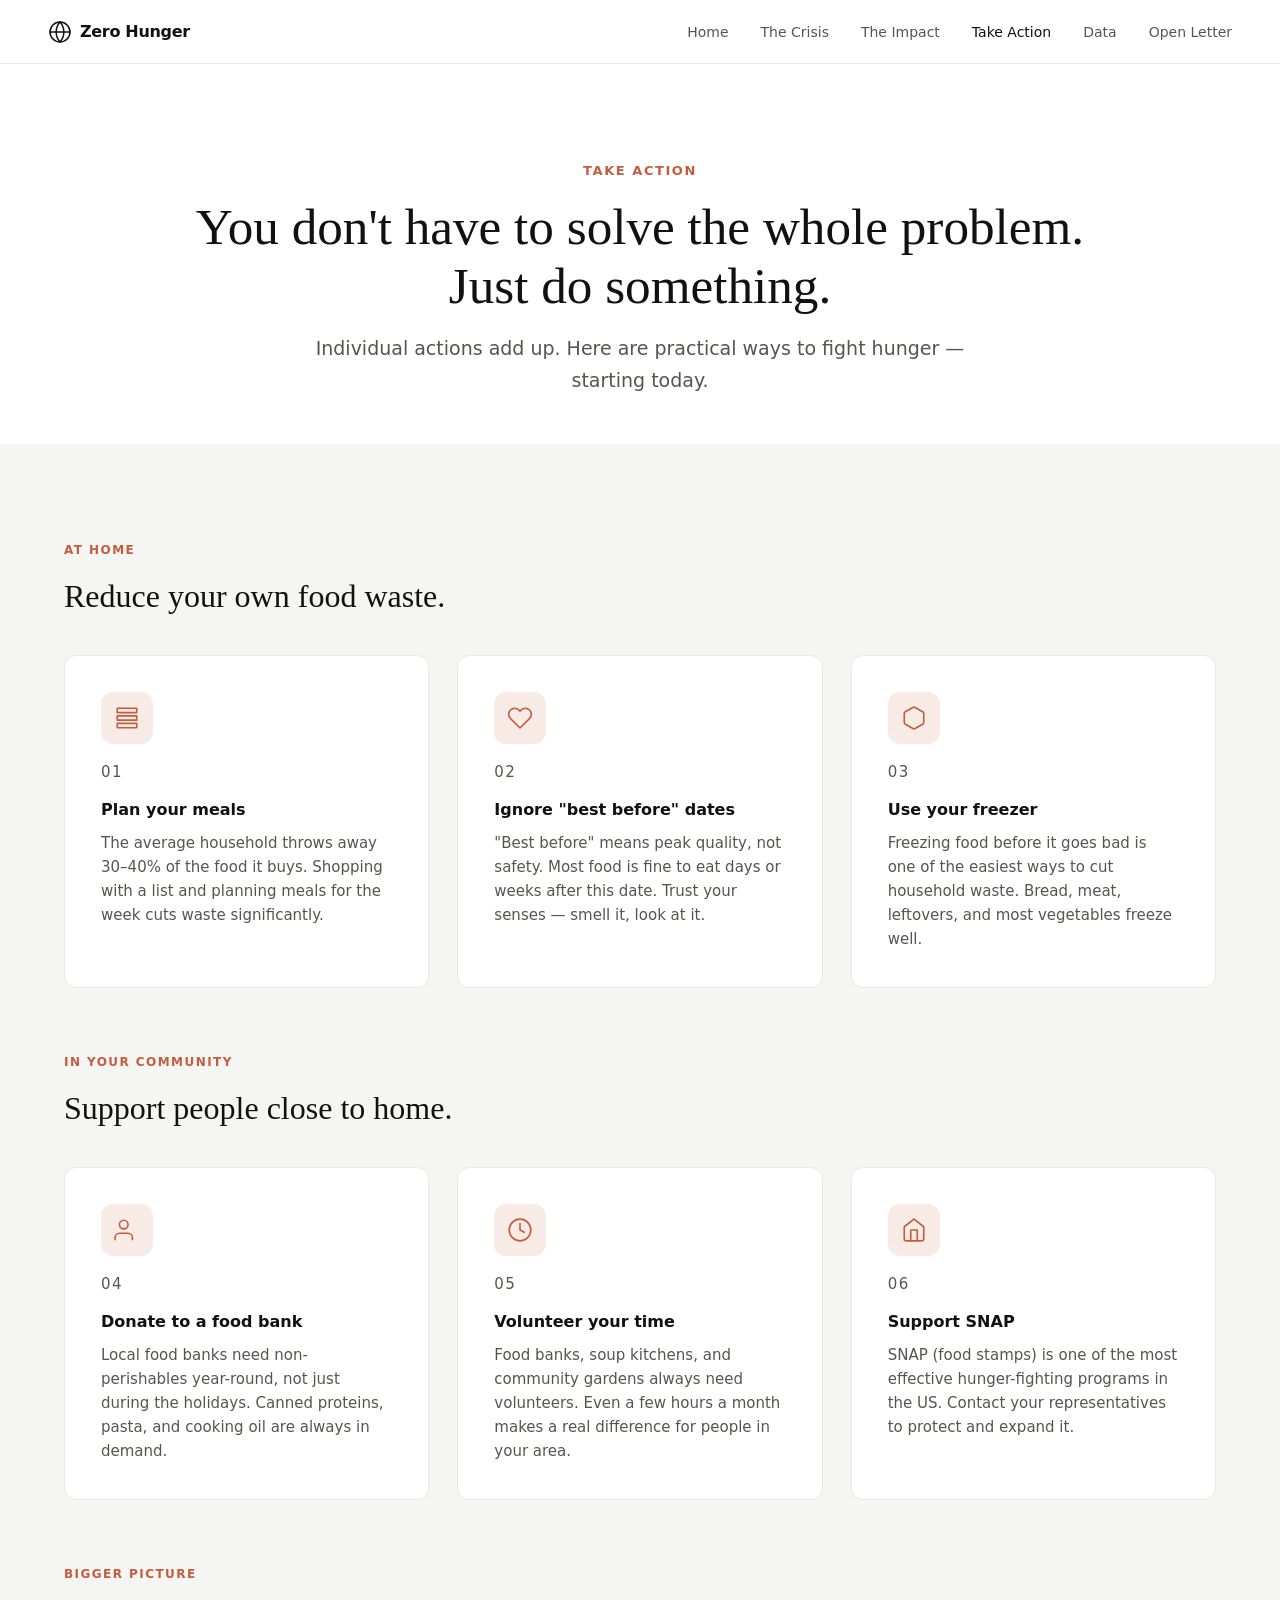
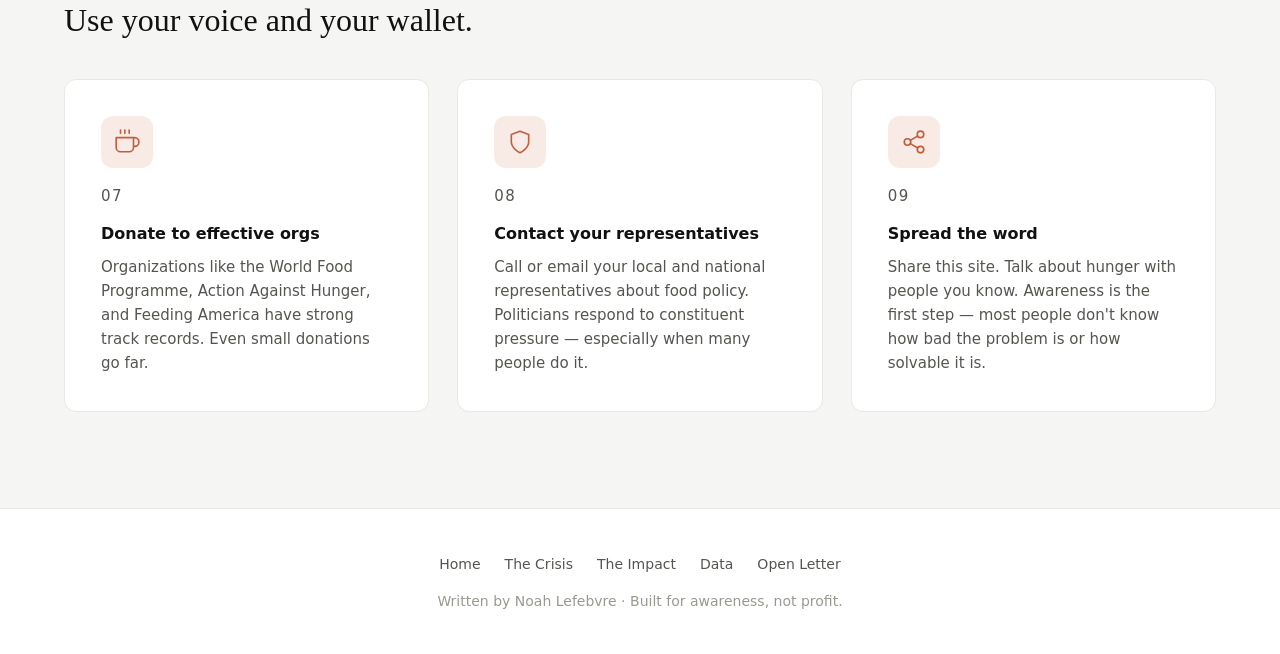
==== action.html @ e56d2d55 "Add files via upload" ====
<!DOCTYPE html>
<html lang="en">
<head>
<meta charset="UTF-8">
<meta name="viewport" content="width=device-width, initial-scale=1.0">
<title>Take Action — Zero Hunger</title>
<link rel="stylesheet" href="styles.css">
</head>
<body>

<nav>
  <a href="index.html" class="nav-logo">
    <svg viewBox="0 0 24 24" fill="none" stroke="currentColor" stroke-width="1.5" stroke-linecap="round" stroke-linejoin="round"><circle cx="12" cy="12" r="10"/><path d="M12 2a15 15 0 0 1 0 20M12 2a15 15 0 0 0 0 20M2 12h20"/></svg>
    Zero Hunger
  </a>
  <button class="mobile-menu" onclick="document.querySelector('.nav-links').classList.toggle('open')">
    <svg viewBox="0 0 24 24" fill="none" stroke-width="2" stroke-linecap="round"><line x1="3" y1="6" x2="21" y2="6"/><line x1="3" y1="12" x2="21" y2="12"/><line x1="3" y1="18" x2="21" y2="18"/></svg>
  </button>
  <ul class="nav-links">
    <li><a href="index.html">Home</a></li>
    <li><a href="problem.html">The Crisis</a></li>
    <li><a href="impact.html">The Impact</a></li>
    <li><a href="action.html" class="active">Take Action</a></li>
    <li><a href="data.html">Data</a></li>
    <li><a href="letter.html">Open Letter</a></li>
  </ul>
</nav>

<div class="page-header">
  <p class="hero-eyebrow">Take Action</p>
  <h1>You don't have to solve the whole problem. Just do something.</h1>
  <p>Individual actions add up. Here are practical ways to fight hunger — starting today.</p>
</div>

<section class="solutions-section">
  <div class="solutions-inner">
    <p class="section-label">At home</p>
    <h2 style="font-family: var(--serif); font-size: clamp(1.4rem, 2.5vw, 2rem); font-weight: normal; margin-bottom: 2rem;">Reduce your own food waste.</h2>
    <div class="grid" style="grid-template-columns: repeat(3, 1fr); margin-bottom: 4rem;">
      <div class="sol-card">
        <div class="sol-icon">
          <svg viewBox="0 0 24 24"><path d="M3 3h18v4H3zM3 10h18v4H3zM3 17h18v4H3z"/></svg>
        </div>
        <p class="sol-num">01</p>
        <h3>Plan your meals</h3>
        <p>The average household throws away 30–40% of the food it buys. Shopping with a list and planning meals for the week cuts waste significantly.</p>
      </div>
      <div class="sol-card">
        <div class="sol-icon">
          <svg viewBox="0 0 24 24"><path d="M20.84 4.61a5.5 5.5 0 00-7.78 0L12 5.67l-1.06-1.06a5.5 5.5 0 00-7.78 7.78l1.06 1.06L12 21.23l7.78-7.78 1.06-1.06a5.5 5.5 0 000-7.78z"/></svg>
        </div>
        <p class="sol-num">02</p>
        <h3>Ignore "best before" dates</h3>
        <p>"Best before" means peak quality, not safety. Most food is fine to eat days or weeks after this date. Trust your senses — smell it, look at it.</p>
      </div>
      <div class="sol-card">
        <div class="sol-icon">
          <svg viewBox="0 0 24 24"><path d="M21 16V8a2 2 0 00-1-1.73l-7-4a2 2 0 00-2 0l-7 4A2 2 0 003 8v8a2 2 0 001 1.73l7 4a2 2 0 002 0l7-4A2 2 0 0021 16z"/></svg>
        </div>
        <p class="sol-num">03</p>
        <h3>Use your freezer</h3>
        <p>Freezing food before it goes bad is one of the easiest ways to cut household waste. Bread, meat, leftovers, and most vegetables freeze well.</p>
      </div>
    </div>

    <p class="section-label">In your community</p>
    <h2 style="font-family: var(--serif); font-size: clamp(1.4rem, 2.5vw, 2rem); font-weight: normal; margin-bottom: 2rem;">Support people close to home.</h2>
    <div class="grid" style="grid-template-columns: repeat(3, 1fr); margin-bottom: 4rem;">
      <div class="sol-card">
        <div class="sol-icon">
          <svg viewBox="0 0 24 24"><path d="M17 21v-2a4 4 0 00-4-4H5a4 4 0 00-4 4v2"/><circle cx="9" cy="7" r="4"/></svg>
        </div>
        <p class="sol-num">04</p>
        <h3>Donate to a food bank</h3>
        <p>Local food banks need non-perishables year-round, not just during the holidays. Canned proteins, pasta, and cooking oil are always in demand.</p>
      </div>
      <div class="sol-card">
        <div class="sol-icon">
          <svg viewBox="0 0 24 24"><circle cx="12" cy="12" r="10"/><polyline points="12 6 12 12 16 14"/></svg>
        </div>
        <p class="sol-num">05</p>
        <h3>Volunteer your time</h3>
        <p>Food banks, soup kitchens, and community gardens always need volunteers. Even a few hours a month makes a real difference for people in your area.</p>
      </div>
      <div class="sol-card">
        <div class="sol-icon">
          <svg viewBox="0 0 24 24"><path d="M3 9l9-7 9 7v11a2 2 0 01-2 2H5a2 2 0 01-2-2z"/><polyline points="9 22 9 12 15 12 15 22"/></svg>
        </div>
        <p class="sol-num">06</p>
        <h3>Support SNAP</h3>
        <p>SNAP (food stamps) is one of the most effective hunger-fighting programs in the US. Contact your representatives to protect and expand it.</p>
      </div>
    </div>

    <p class="section-label">Bigger picture</p>
    <h2 style="font-family: var(--serif); font-size: clamp(1.4rem, 2.5vw, 2rem); font-weight: normal; margin-bottom: 2rem;">Use your voice and your wallet.</h2>
    <div class="grid" style="grid-template-columns: repeat(3, 1fr);">
      <div class="sol-card">
        <div class="sol-icon">
          <svg viewBox="0 0 24 24"><path d="M18 8h1a4 4 0 010 8h-1M2 8h16v9a4 4 0 01-4 4H6a4 4 0 01-4-4V8zM6 1v3M10 1v3M14 1v3"/></svg>
        </div>
        <p class="sol-num">07</p>
        <h3>Donate to effective orgs</h3>
        <p>Organizations like the World Food Programme, Action Against Hunger, and Feeding America have strong track records. Even small donations go far.</p>
      </div>
      <div class="sol-card">
        <div class="sol-icon">
          <svg viewBox="0 0 24 24"><path d="M12 22s8-4 8-10V5l-8-3-8 3v7c0 6 8 10 8 10z"/></svg>
        </div>
        <p class="sol-num">08</p>
        <h3>Contact your representatives</h3>
        <p>Call or email your local and national representatives about food policy. Politicians respond to constituent pressure — especially when many people do it.</p>
      </div>
      <div class="sol-card">
        <div class="sol-icon">
          <svg viewBox="0 0 24 24"><circle cx="18" cy="5" r="3"/><circle cx="6" cy="12" r="3"/><circle cx="18" cy="19" r="3"/><line x1="8.59" y1="13.51" x2="15.42" y2="17.49"/><line x1="15.41" y1="6.51" x2="8.59" y2="10.49"/></svg>
        </div>
        <p class="sol-num">09</p>
        <h3>Spread the word</h3>
        <p>Share this site. Talk about hunger with people you know. Awareness is the first step — most people don't know how bad the problem is or how solvable it is.</p>
      </div>
    </div>
  </div>
</section>

<footer>
  <ul class="footer-links">
    <li><a href="index.html">Home</a></li>
    <li><a href="problem.html">The Crisis</a></li>
    <li><a href="impact.html">The Impact</a></li>
    <li><a href="data.html">Data</a></li>
    <li><a href="letter.html">Open Letter</a></li>
  </ul>
  <p>Written by Noah Lefebvre · Built for awareness, not profit.</p>
</footer>

</body>
</html>
---- styles.css ----
*, *::before, *::after { box-sizing: border-box; margin: 0; padding: 0; }
:root {
  --black: #111;
  --white: #fff;
  --gray-100: #f5f5f3;
  --gray-200: #e8e8e4;
  --gray-400: #999990;
  --gray-600: #555550;
  --accent: #c45d3e;
  --accent-light: #f8ebe6;
  --serif: Georgia, 'Times New Roman', serif;
  --sans: system-ui, -apple-system, sans-serif;
}
html { scroll-behavior: smooth; }
body { font-family: var(--sans); color: var(--black); background: var(--white); font-size: 17px; line-height: 1.7; }

/* NAV */
nav { position: sticky; top: 0; z-index: 100; background: rgba(255,255,255,0.95); backdrop-filter: blur(12px); border-bottom: 1px solid var(--gray-200); padding: 0 3rem; display: flex; align-items: center; justify-content: space-between; height: 64px; }
.nav-logo { font-size: 16px; font-weight: 700; letter-spacing: -0.02em; text-decoration: none; color: var(--black); display: flex; align-items: center; gap: 8px; }
.nav-logo svg { width: 24px; height: 24px; }
.nav-links { display: flex; gap: 2rem; list-style: none; }
.nav-links a { font-size: 14px; color: var(--gray-600); text-decoration: none; transition: color 0.15s; font-weight: 500; }
.nav-links a:hover, .nav-links a.active { color: var(--black); }
.mobile-menu { display: none; background: none; border: none; cursor: pointer; padding: 8px; }
.mobile-menu svg { width: 24px; height: 24px; stroke: var(--black); }

/* HERO */
.hero { padding: 7rem 4rem 5rem; max-width: 1100px; margin: 0 auto; text-align: center; }
.hero-eyebrow { font-size: 13px; letter-spacing: 0.12em; text-transform: uppercase; color: var(--accent); margin-bottom: 1.5rem; font-weight: 600; }
.hero h1 { font-family: var(--serif); font-size: clamp(2.4rem, 5vw, 4rem); font-weight: normal; line-height: 1.12; margin-bottom: 1.5rem; }
.hero h1 em { font-style: italic; color: var(--accent); }
.hero p { font-size: 20px; color: var(--gray-600); max-width: 680px; margin: 0 auto 2.5rem; }
.hero-cta { display: inline-flex; align-items: center; gap: 8px; background: var(--black); color: var(--white); text-decoration: none; padding: 16px 32px; border-radius: 100px; font-size: 15px; font-weight: 600; transition: background 0.2s; }
.hero-cta:hover { background: #333; }
.hero-cta svg { width: 16px; height: 16px; }

/* STATS */
.stats { background: var(--black); color: var(--white); padding: 5rem 4rem; }
.stats-inner { max-width: 1300px; margin: 0 auto; display: grid; grid-template-columns: repeat(3, 1fr); gap: 3rem; }
.stat { border-left: 2px solid var(--accent); padding-left: 2rem; }
.stat-num { font-family: var(--serif); font-size: clamp(2.4rem, 4vw, 3.5rem); font-weight: normal; margin-bottom: 0.5rem; }
.stat-label { font-size: 15px; color: rgba(255,255,255,0.55); line-height: 1.5; }

/* PAGE HEADER */
.page-header { padding: 6rem 4rem 3rem; max-width: 1100px; margin: 0 auto; text-align: center; }
.page-header .hero-eyebrow { font-size: 13px; letter-spacing: 0.12em; text-transform: uppercase; color: var(--accent); margin-bottom: 1rem; font-weight: 600; }
.page-header h1 { font-family: var(--serif); font-size: clamp(2rem, 4vw, 3.25rem); font-weight: normal; line-height: 1.15; margin-bottom: 1rem; }
.page-header p { font-size: 19px; color: var(--gray-600); max-width: 700px; margin: 0 auto; }

/* SECTIONS */
.section { padding: 5rem 4rem; max-width: 1100px; margin: 0 auto; }
.section + .section { border-top: 1px solid var(--gray-200); }
.section-label { font-size: 12px; letter-spacing: 0.12em; text-transform: uppercase; color: var(--accent); margin-bottom: 1.25rem; font-weight: 600; }
.section h2 { font-family: var(--serif); font-size: clamp(1.6rem, 3vw, 2.4rem); font-weight: normal; line-height: 1.25; margin-bottom: 1.25rem; }
.section p { color: var(--gray-600); margin-bottom: 1rem; font-size: 17px; }
.section p:last-of-type { margin-bottom: 0; }

/* PULLQUOTE */
.pullquote { margin: 2rem 0; padding: 1.75rem 2.5rem; border-left: 3px solid var(--accent); background: var(--accent-light); border-radius: 0 8px 8px 0; }
.pullquote p { font-family: var(--serif); font-size: 1.2rem; color: var(--black) !important; font-style: italic; line-height: 1.6; margin: 0 !important; }

/* FIGURE / IMAGE CARDS */
.figure-card { margin: 2.5rem 0; background: var(--gray-100); border: 1px solid var(--gray-200); border-radius: 12px; overflow: hidden; }
.figure-card-body { padding: 2.5rem; display: flex; justify-content: center; align-items: center; min-height: 240px; }
.figure-card-caption { padding: 1rem 2rem; border-top: 1px solid var(--gray-200); font-size: 14px; color: var(--gray-600); background: var(--white); }
.figure-card-caption strong { color: var(--black); }

/* COMPARISON BAR */
.compare { margin: 2rem 0; }
.compare-row { margin-bottom: 1.25rem; }
.compare-top { display: flex; justify-content: space-between; font-size: 14px; margin-bottom: 6px; }
.compare-label { color: var(--black); font-weight: 500; }
.compare-val { color: var(--gray-400); }
.bar-track { width: 100%; height: 6px; background: var(--gray-200); border-radius: 99px; overflow: hidden; }
.bar-fill { height: 100%; border-radius: 99px; background: var(--black); }
.bar-fill.accent { background: var(--accent); }

/* SOLUTIONS / ACTION */
.solutions-section { background: var(--gray-100); padding: 6rem 4rem; }
.solutions-inner { max-width: 1300px; margin: 0 auto; }
.solutions-inner .section-label { margin-bottom: 0.5rem; }
.solutions-inner h2 { font-family: var(--serif); font-size: clamp(1.6rem, 3vw, 2.4rem); font-weight: normal; margin-bottom: 3rem; }
.grid { display: grid; grid-template-columns: repeat(auto-fit, minmax(300px, 1fr)); gap: 1.75rem; }
.sol-card { background: var(--white); border: 1px solid var(--gray-200); border-radius: 12px; padding: 2.25rem; transition: box-shadow 0.2s; }
.sol-card:hover { box-shadow: 0 4px 20px rgba(0,0,0,0.06); }
.sol-icon { width: 52px; height: 52px; background: var(--accent-light); border-radius: 12px; display: flex; align-items: center; justify-content: center; margin-bottom: 1rem; }
.sol-icon svg { width: 26px; height: 26px; stroke: var(--accent); fill: none; stroke-width: 1.5; stroke-linecap: round; stroke-linejoin: round; }
.sol-num { font-size: 12px; letter-spacing: 0.1em; color: var(--gray-400); margin-bottom: 0.75rem; }
.sol-card h3 { font-size: 16px; font-weight: 600; margin-bottom: 0.5rem; }
.sol-card p { font-size: 15px; color: var(--gray-600); line-height: 1.6; }

/* SURVEY */
.survey-section { padding: 6rem 4rem; max-width: 1100px; margin: 0 auto; }
.survey-q { margin-bottom: 2.5rem; background: var(--gray-100); border-radius: 12px; padding: 2rem; }
.survey-q h4 { font-size: 15px; font-weight: 600; margin-bottom: 1.25rem; }
.survey-bar-row { display: flex; align-items: center; gap: 16px; margin-bottom: 12px; }
.survey-bar-label { font-size: 14px; color: var(--gray-600); min-width: 240px; }
.survey-bar-track { flex: 1; height: 6px; background: var(--gray-200); border-radius: 99px; overflow: hidden; }
.survey-bar-fill { height: 100%; border-radius: 99px; background: var(--accent); }
.survey-bar-pct { font-size: 13px; color: var(--gray-400); min-width: 40px; text-align: right; font-weight: 600; }

/* LETTER */
.letter-section { background: var(--black); color: var(--white); padding: 6rem 4rem; }
.letter-inner { max-width: 820px; margin: 0 auto; }
.letter-inner .section-label { color: rgba(255,255,255,0.4); margin-bottom: 1.25rem; }
.letter-inner h2 { font-family: var(--serif); font-size: clamp(1.6rem, 3vw, 2.4rem); font-weight: normal; color: var(--white); margin-bottom: 2rem; }
.letter-body { font-size: 16px; line-height: 1.9; color: rgba(255,255,255,0.65); }
.letter-body p { margin-bottom: 1.5rem; }
.letter-body p:last-child { margin-bottom: 0; }

/* PAGE NAV CARDS */
.page-cards { padding: 6rem 4rem; max-width: 1300px; margin: 0 auto; }
.page-cards h2 { font-family: var(--serif); font-size: clamp(1.6rem, 3vw, 2.4rem); font-weight: normal; text-align: center; margin-bottom: 3rem; }
.page-grid { display: grid; grid-template-columns: repeat(auto-fit, minmax(280px, 1fr)); gap: 1.5rem; }
.page-card { background: var(--white); border: 1px solid var(--gray-200); border-radius: 12px; padding: 2.25rem; text-decoration: none; color: var(--black); transition: box-shadow 0.2s, border-color 0.2s; }
.page-card:hover { box-shadow: 0 4px 20px rgba(0,0,0,0.06); border-color: var(--accent); }
.page-card.featured { border: 2px solid var(--accent); }
.page-card-icon { width: 52px; height: 52px; background: var(--accent-light); border-radius: 12px; display: flex; align-items: center; justify-content: center; margin-bottom: 1rem; }
.page-card-icon svg { width: 26px; height: 26px; stroke: var(--accent); fill: none; stroke-width: 1.5; stroke-linecap: round; stroke-linejoin: round; }
.page-card h3 { font-size: 17px; font-weight: 600; margin-bottom: 0.5rem; }
.page-card p { font-size: 15px; color: var(--gray-600); line-height: 1.5; }
.page-card .arrow { display: flex; align-items: center; gap: 4px; font-size: 14px; color: var(--accent); font-weight: 600; margin-top: 1rem; }

/* INFOGRAPHIC BLOCKS */
.info-grid { display: grid; grid-template-columns: repeat(auto-fit, minmax(220px, 1fr)); gap: 1.5rem; margin: 2rem 0; }
.info-block { background: var(--gray-100); border-radius: 12px; padding: 2rem; text-align: center; }
.info-block-icon { margin-bottom: 0.75rem; }
.info-block-icon svg { width: 40px; height: 40px; stroke: var(--accent); fill: none; stroke-width: 1.5; }
.info-block h4 { font-size: 26px; font-family: var(--serif); margin-bottom: 0.25rem; }
.info-block p { font-size: 14px; color: var(--gray-600); line-height: 1.4; }

/* SPENDING VIS */
.spending-vis { margin: 2.5rem 0; padding: 2.5rem; background: var(--gray-100); border-radius: 12px; }
.spending-vis h4 { font-size: 15px; font-weight: 600; margin-bottom: 1.5rem; text-align: center; }
.spending-row { display: flex; align-items: center; gap: 1rem; margin-bottom: 1rem; }
.spending-label { font-size: 14px; min-width: 130px; color: var(--gray-600); }
.spending-bar-wrap { flex: 1; position: relative; }
.spending-bar { height: 36px; border-radius: 6px; display: flex; align-items: center; padding-left: 14px; font-size: 13px; font-weight: 700; color: var(--white); min-width: 60px; }
.spending-bar.military { background: var(--gray-400); }
.spending-bar.hunger { background: var(--accent); }

/* DONUT CHART */
.donut-legend { display: flex; gap: 1.5rem; flex-wrap: wrap; justify-content: center; }
.donut-legend-item { display: flex; align-items: center; gap: 6px; font-size: 14px; color: var(--gray-600); }
.donut-legend-dot { width: 10px; height: 10px; border-radius: 50%; }

/* TWO COL */
.two-col { display: grid; grid-template-columns: 1fr 1fr; gap: 2rem; margin: 2rem 0; }
.two-col-card { background: var(--gray-100); border-radius: 12px; padding: 2rem; }
.two-col-card h4 { font-size: 16px; font-weight: 600; margin-bottom: 0.75rem; display: flex; align-items: center; gap: 8px; }
.two-col-card p { font-size: 15px; color: var(--gray-600); line-height: 1.6; }

/* FOOTER */
footer { border-top: 1px solid var(--gray-200); padding: 2.5rem 4rem; text-align: center; }
footer p { font-size: 14px; color: var(--gray-400); }
footer .footer-links { display: flex; justify-content: center; gap: 1.5rem; margin-bottom: 0.75rem; list-style: none; }
footer .footer-links a { font-size: 14px; color: var(--gray-600); text-decoration: none; }
footer .footer-links a:hover { color: var(--black); }

/* MOBILE */
@media (max-width: 768px) {
  .stats-inner { grid-template-columns: 1fr; gap: 1.5rem; }
  nav { padding: 0 1.5rem; }
  .nav-links { display: none; }
  .mobile-menu { display: block; }
  .nav-links.open { display: flex; flex-direction: column; position: absolute; top: 64px; left: 0; right: 0; background: var(--white); padding: 1.5rem 2rem; border-bottom: 1px solid var(--gray-200); gap: 1rem; }
  .survey-bar-label { min-width: 140px; font-size: 13px; }
  .two-col { grid-template-columns: 1fr; }
  .page-header { padding: 4rem 1.5rem 2rem; }
  .hero { padding: 5rem 1.5rem 3rem; }
  .section { padding: 3rem 1.5rem; }
  .solutions-section { padding: 4rem 1.5rem; }
  .survey-section { padding: 4rem 1.5rem; }
  .letter-section { padding: 4rem 1.5rem; }
  .page-cards { padding: 4rem 1.5rem; }
  footer { padding: 2rem 1.5rem; }
  .grid { grid-template-columns: 1fr !important; }
}
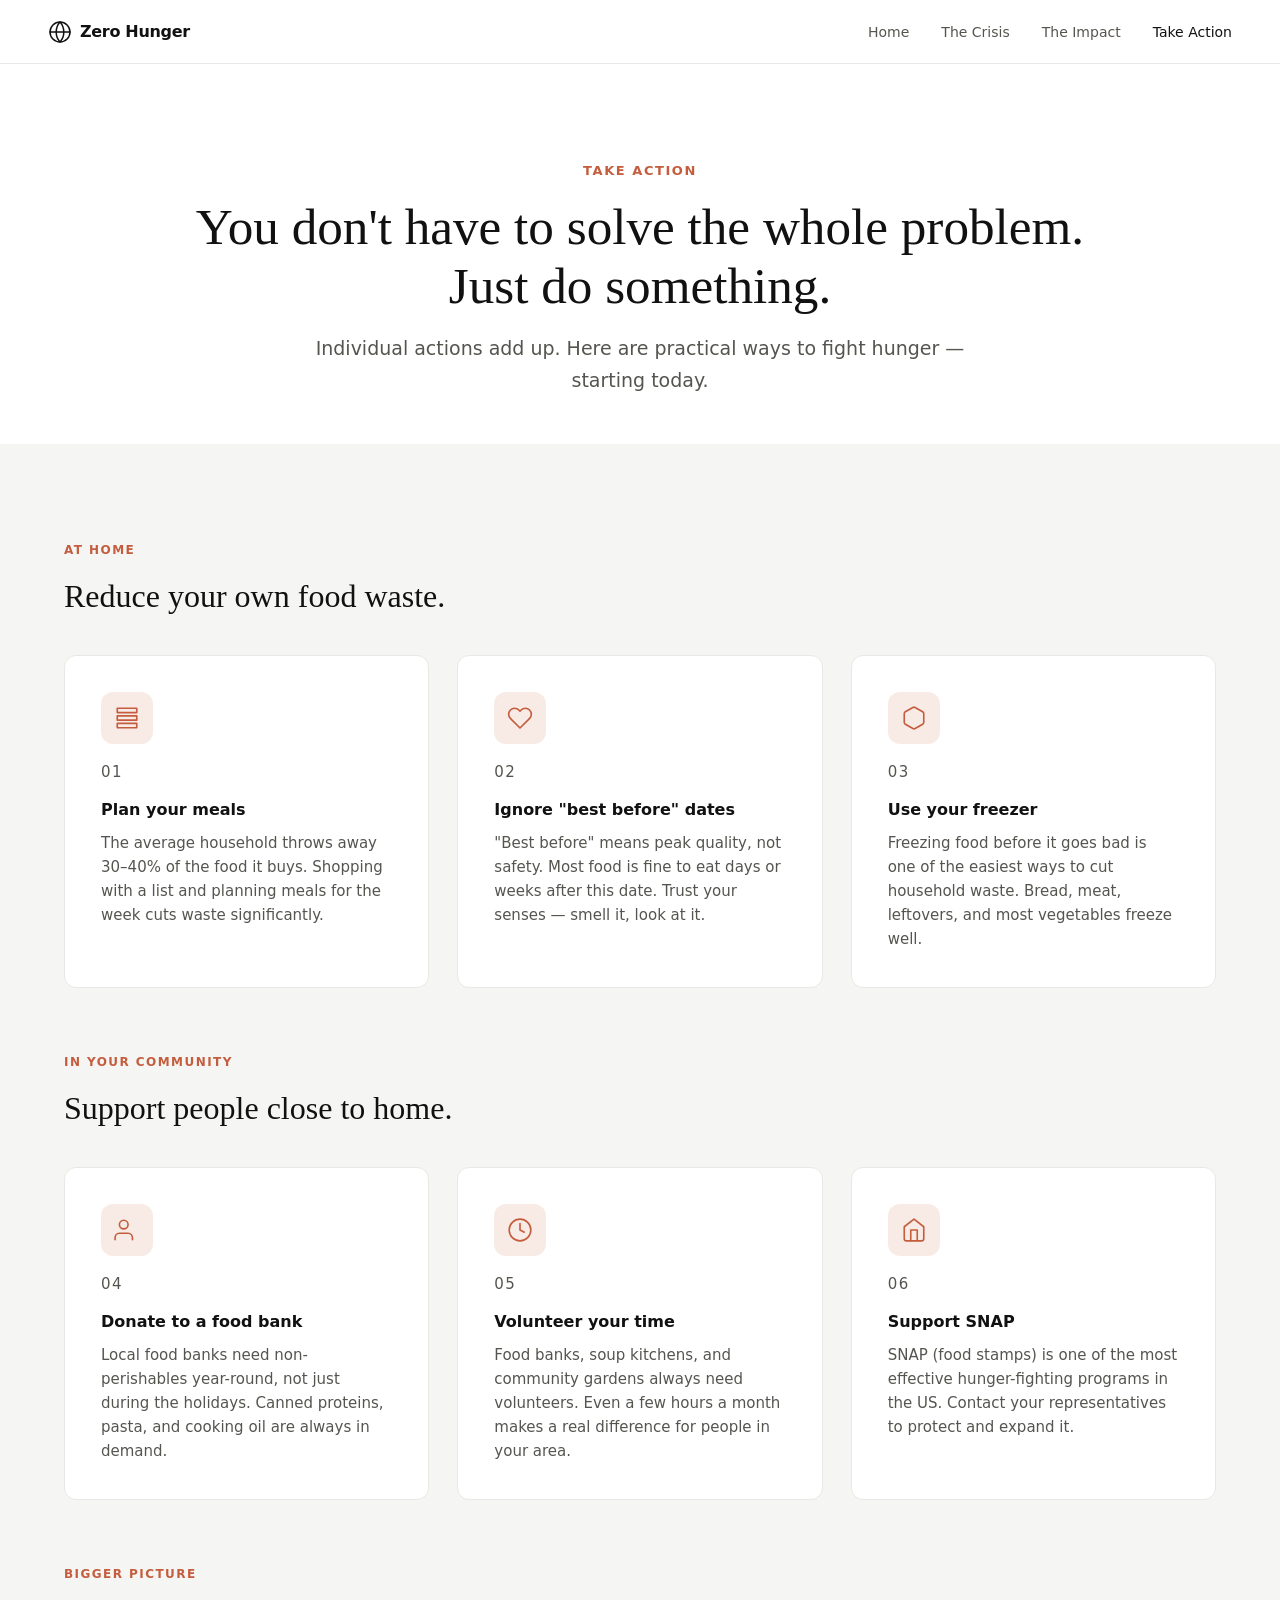
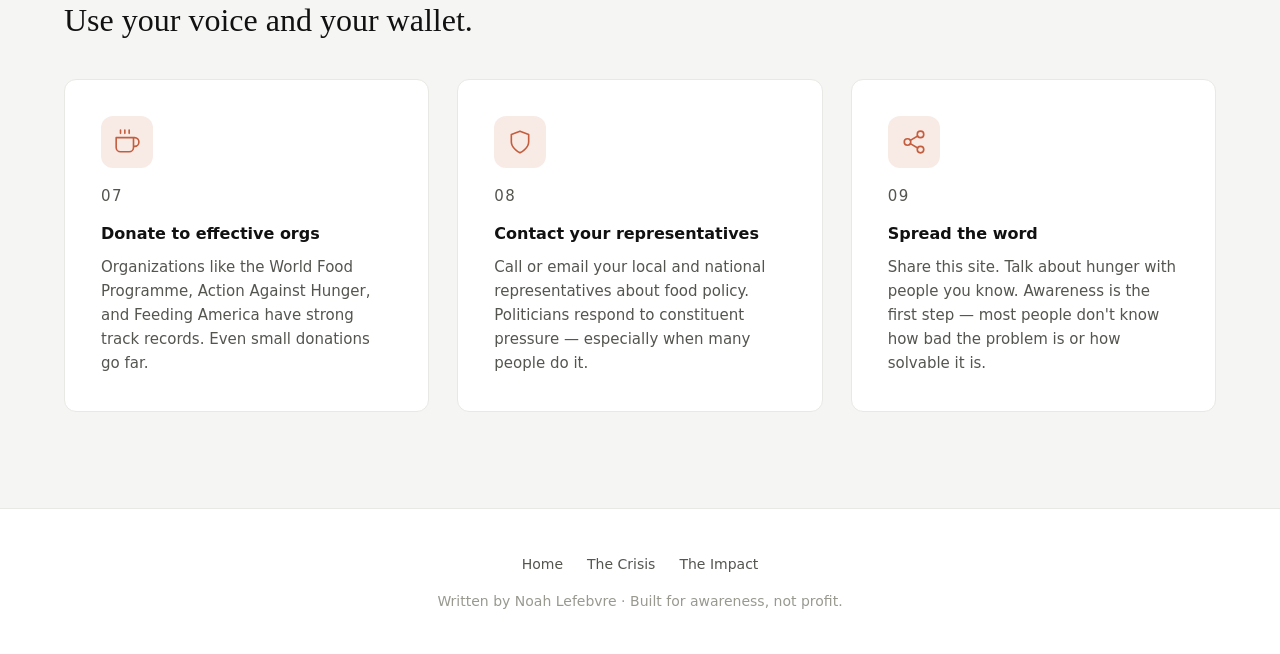
==== commit 8683f720: "Update action.html" ====
--- a/action.html
+++ b/action.html
@@ -21,8 +21,6 @@
     <li><a href="problem.html">The Crisis</a></li>
     <li><a href="impact.html">The Impact</a></li>
     <li><a href="action.html" class="active">Take Action</a></li>
-    <li><a href="data.html">Data</a></li>
-    <li><a href="letter.html">Open Letter</a></li>
   </ul>
 </nav>
 
@@ -128,8 +126,6 @@
     <li><a href="index.html">Home</a></li>
     <li><a href="problem.html">The Crisis</a></li>
     <li><a href="impact.html">The Impact</a></li>
-    <li><a href="data.html">Data</a></li>
-    <li><a href="letter.html">Open Letter</a></li>
   </ul>
   <p>Written by Noah Lefebvre · Built for awareness, not profit.</p>
 </footer>
